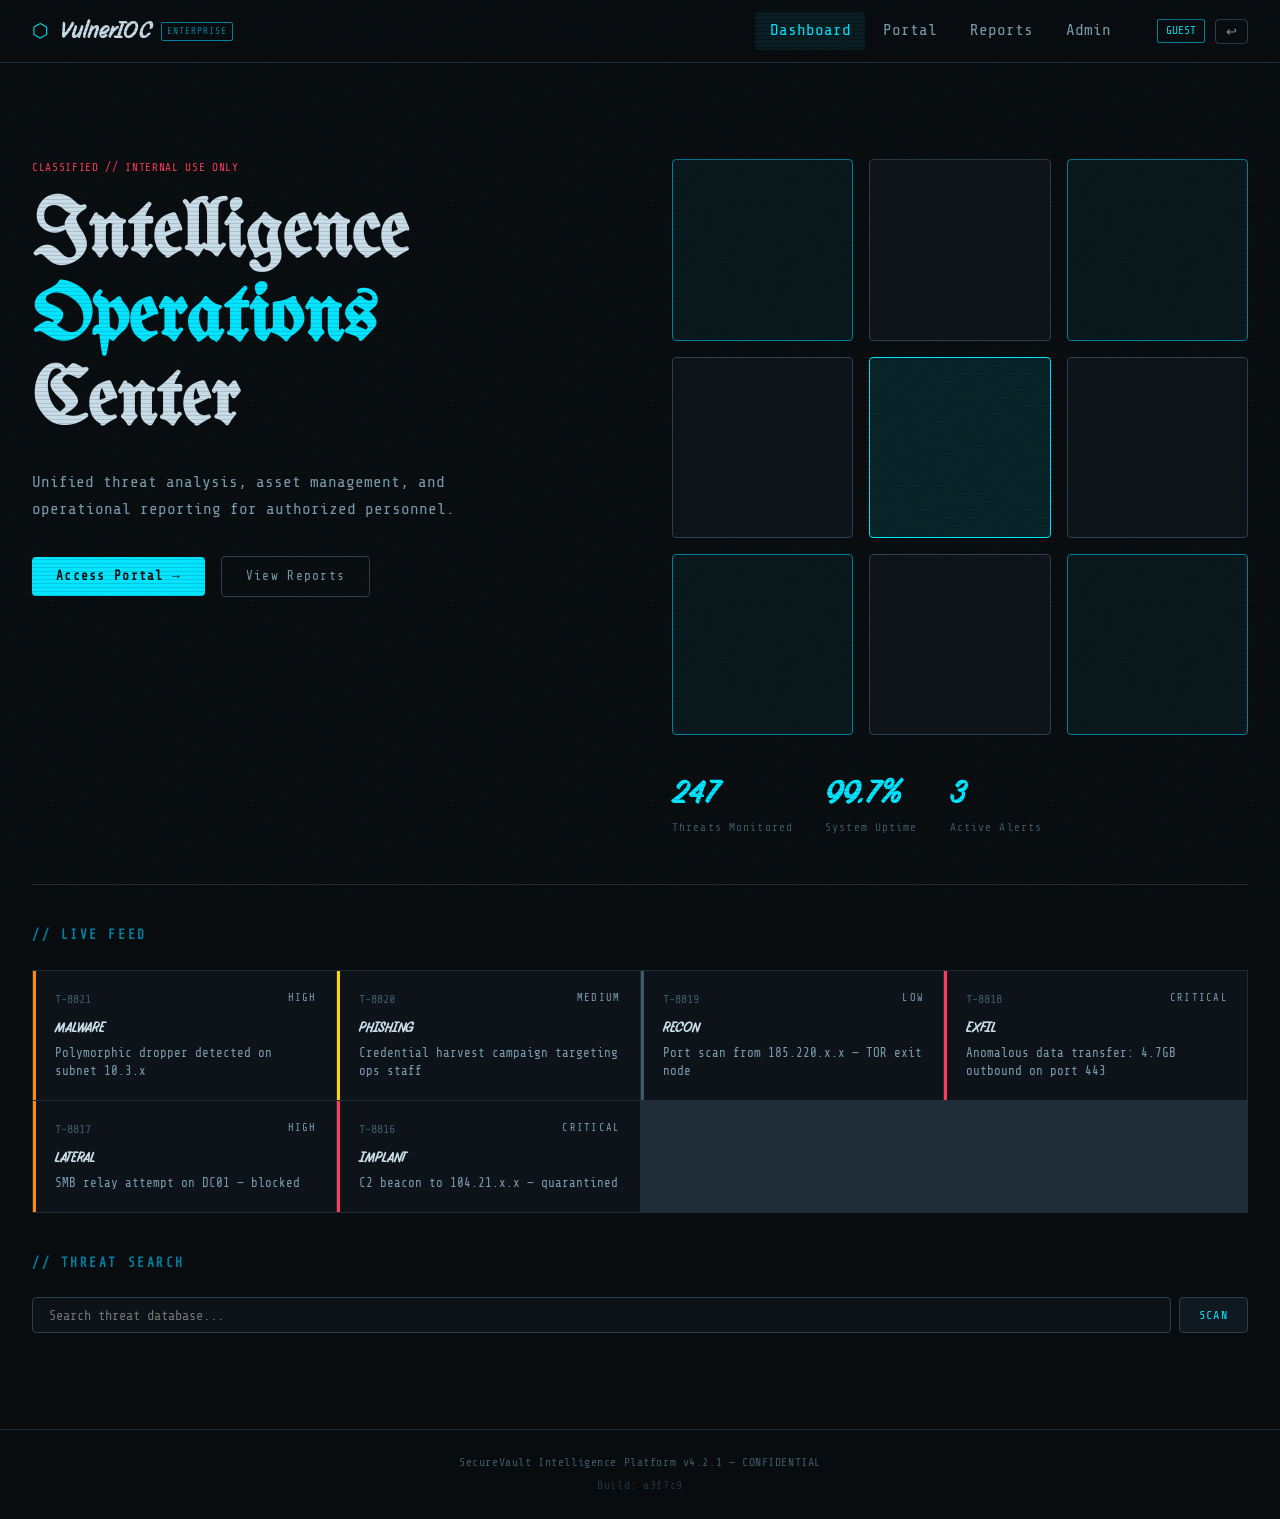
==== index.html @ 69242add "initial commit 2" ====
<!DOCTYPE html>
<html lang="en">
<head>
  <meta charset="UTF-8" />
  <meta name="viewport" content="width=device-width, initial-scale=1.0" />
  <title>SecureVault — Enterprise Intelligence Platform</title>
  <link rel="stylesheet" href="style.css" />
  <link href="https://fonts.googleapis.com/css2?family=Share+Tech+Mono&family=Syne:wght@400;700;800&display=swap" rel="stylesheet">
</head>
<body>

  <!-- VULN #1: Sensitive data in HTML comment -->
  <!-- 
    TODO: remove before prod
    internal-api-key: sv_internal_4f9a2c1b8e3d7f6a
    staging creds: admin / Passw0rd!Staging
    FLAG{c0mment5_4r3_n0t_s3cr3t5_7a3f9e2}
  -->

  <div class="scanline"></div>
  <div class="noise"></div>

  <nav class="navbar">
    <div class="nav-brand">
      <span class="brand-icon">⬡</span>
      <span class="brand-name">VulnerIOC</span>
      <span class="brand-tag">ENTERPRISE</span>
    </div>
    <div class="nav-links">
      <a href="index.html" class="nav-link active">Dashboard</a>
      <a href="portal.html" class="nav-link">Portal</a>
      <a href="reports.html" class="nav-link">Reports</a>
      <a href="admin.html" class="nav-link">Admin</a>
    </div>
    <div class="nav-user">
      <span class="user-badge" id="userDisplay">GUEST</span>
      <button class="btn-logout" onclick="logout()">↩</button>
    </div>
  </nav>

  <main class="dashboard">
    <section class="hero-section">
      <div class="hero-text">
        <p class="hero-eyebrow">CLASSIFIED // INTERNAL USE ONLY</p>
        <h1 class="hero-title">Intelligence<br/><em>Operations</em><br/>Center</h1>
        <p class="hero-sub">Unified threat analysis, asset management, and operational reporting for authorized personnel.</p>
        <div class="hero-cta">
          <a href="portal.html" class="btn-primary">Access Portal →</a>
          <a href="reports.html" class="btn-ghost">View Reports</a>
        </div>
      </div>
      <div class="hero-visual">
        <div class="hex-grid">
          <div class="hex active"></div><div class="hex"></div><div class="hex active"></div>
          <div class="hex"></div><div class="hex pulsing"></div><div class="hex"></div>
          <div class="hex active"></div><div class="hex"></div><div class="hex active"></div>
        </div>
        <div class="status-panel">
          <div class="stat"><span class="stat-val" id="threatCount">247</span><span class="stat-lbl">Threats Monitored</span></div>
          <div class="stat"><span class="stat-val">99.7%</span><span class="stat-lbl">System Uptime</span></div>
          <div class="stat"><span class="stat-val" id="alertCount">3</span><span class="stat-lbl">Active Alerts</span></div>
        </div>
      </div>
    </section>

    <section class="feed-section">
      <h2 class="section-title">// LIVE FEED</h2>
      <div class="feed-grid" id="feedGrid"></div>
    </section>

    <section class="search-section">
      <h2 class="section-title">// THREAT SEARCH</h2>
      <div class="search-box">
        <input type="text" id="searchInput" placeholder="Search threat database..." class="search-input" />
        <button onclick="searchThreats()" class="btn-search">SCAN</button>
      </div>
      <!-- VULN #2: DOM XSS via innerHTML with search results -->
      <div id="searchResults" class="search-results"></div>
    </section>
  </main>

  <footer class="footer">
    <p>SecureVault Intelligence Platform v4.2.1 — CONFIDENTIAL</p>
    <p class="footer-hash">Build: <span id="buildHash"></span></p>
  </footer>

  <script src="app.js"></script>
  <script>
    // set build hash from URL for "reproducible builds"
    // VULN #2 entry point — searchInput flows into innerHTML in app.js
    const params = new URLSearchParams(window.location.search);
    const q = params.get('q');
    if (q) {
      document.getElementById('searchInput').value = q;
      searchThreats();
    }

    // build hash — looks innocent
    const buildParam = params.get('build') || 'a3f7c9';
    document.getElementById('buildHash').innerHTML = buildParam;
    // ^^ VULN #3: DOM XSS via URL parameter into innerHTML (build param)
  </script>
</body>
</html>
---- style.css ----
/* ─── SecureVault CSS ──────────────────────────────────────────────────────── */
@import url('https://fonts.googleapis.com/css2?family=Share+Tech+Mono&family=UnifrakturMaguntia&family=Story+Script&display=swap');

:root {
  --bg:        #080c0f;
  --bg2:       #0d1318;
  --bg3:       #111920;
  --border:    #1e2d38;
  --border2:   #2a3f50;
  --text:      #c8dde8;
  --text2:     #7a9db0;
  --text3:     #3d5a6b;
  --accent:    #00e5ff;
  --accent2:   #0080a0;
  --red:       #ff3b5c;
  --orange:    #ff8c00;
  --yellow:    #ffd600;
  --green:     #00e676;
  --purple:    #bb86fc;
  --flag:      #00e5ff;

  --font-mono: 'Share Tech Mono', monospace;
  --font-head: 'Story Script', cursive;
  --hero-title: 'UnifrakturMaguntia', cursive;

  --radius:    4px;
  --transition: 0.15s ease;
}

*, *::before, *::after { box-sizing: border-box; margin: 0; padding: 0; }

html { scroll-behavior: smooth; }

body {
  background: var(--bg);
  color: var(--text);
  font-family: var(--font-mono);
  font-size: 14px;
  line-height: 1.6;
  min-height: 100vh;
  overflow-x: hidden;
}

/* ─── ATMOSPHERIC ─────────────────────────────────────────────────────────── */
.scanline {
  position: fixed; inset: 0; pointer-events: none; z-index: 9999;
  background: repeating-linear-gradient(
    to bottom,
    transparent 0px,
    transparent 3px,
    rgba(0,0,0,0.12) 3px,
    rgba(0,0,0,0.12) 4px
  );
}
.noise {
  position: fixed; inset: 0; pointer-events: none; z-index: 9998; opacity: 0.03;
  background-image: url("data:image/svg+xml,%3Csvg viewBox='0 0 200 200' xmlns='http://www.w3.org/2000/svg'%3E%3Cfilter id='n'%3E%3CfeTurbulence type='fractalNoise' baseFrequency='0.9' numOctaves='4' stitchTiles='stitch'/%3E%3C/filter%3E%3Crect width='100%25' height='100%25' filter='url(%23n)'/%3E%3C/svg%3E");
  background-size: 200px 200px;
}

/* ─── NAVBAR ──────────────────────────────────────────────────────────────── */
.navbar {
  display: flex; align-items: center; gap: 2rem;
  padding: 0.75rem 2rem;
  border-bottom: 1px solid var(--border);
  background: rgba(8,12,15,0.95);
  backdrop-filter: blur(10px);
  position: sticky; top: 0; z-index: 100;
}
.nav-brand { display: flex; align-items: center; gap: 0.6rem; text-decoration: none; }
.brand-icon { color: var(--accent); font-size: 1.2rem; }
.brand-name { font-family: var(--font-head); font-weight: 800; font-size: 1.4rem; color: var(--text); letter-spacing: 0.05em; }
.brand-tag  { font-size: 0.6rem; max-width: 380px; color: var(--accent2); border: 1px solid var(--accent2); padding: 1px 5px; border-radius: 2px; letter-spacing: 0.1em; }
.nav-links  { display: flex; gap: 0.25rem; margin-left: auto; }
.nav-link   { padding: 0.4rem 0.9rem; color: var(--text2); text-decoration: none; border-radius: var(--radius); transition: var(--transition); font-size: 1rem; }
.nav-link:hover, .nav-link.active { color: var(--accent); background: rgba(0,229,255,0.07); }
.nav-user   { display: flex; align-items: center; gap: 0.6rem; }
.user-badge { font-size: 0.7rem; color: var(--accent); border: 1px solid var(--accent2); padding: 2px 8px; border-radius: 2px; }
.btn-logout { background: none; border: 1px solid var(--border2); color: var(--text2); padding: 4px 10px; border-radius: var(--radius); cursor: pointer; font-family: var(--font-mono); transition: var(--transition); }
.btn-logout:hover { border-color: var(--red); color: var(--red); }

/* ─── BUTTONS ─────────────────────────────────────────────────────────────── */
.btn-primary {
  display: inline-block; padding: 0.6rem 1.5rem;
  background: var(--accent); color: var(--bg); border: none;
  font-family: var(--font-mono); font-size: 0.8rem; letter-spacing: 0.1em;
  border-radius: var(--radius); cursor: pointer; text-decoration: none;
  transition: var(--transition); font-weight: bold;
}
.btn-primary:hover { background: #33ecff; transform: translateY(-1px); }
.btn-primary.full-width { width: 100%; text-align: center; }
.btn-ghost {
  display: inline-block; padding: 0.6rem 1.5rem;
  background: transparent; color: var(--text2); border: 1px solid var(--border2);
  font-family: var(--font-mono); font-size: 0.8rem; letter-spacing: 0.1em;
  border-radius: var(--radius); cursor: pointer; text-decoration: none;
  transition: var(--transition);
}
.btn-ghost:hover { border-color: var(--accent); color: var(--accent); }
.btn-search {
  padding: 0.6rem 1.2rem;
  background: var(--bg3); border: 1px solid var(--border2); color: var(--accent);
  font-family: var(--font-mono); font-size: 0.75rem; letter-spacing: 0.1em;
  border-radius: var(--radius); cursor: pointer; transition: var(--transition);
}
.btn-search:hover { background: rgba(0,229,255,0.1); }
.btn-danger {
  padding: 0.5rem 1.2rem;
  background: rgba(255,59,92,0.1); border: 1px solid var(--red); color: var(--red);
  font-family: var(--font-mono); font-size: 0.75rem; letter-spacing: 0.1em;
  border-radius: var(--radius); cursor: pointer; transition: var(--transition); margin-top: 0.5rem;
}
.btn-danger:hover { background: rgba(255,59,92,0.2); }

/* ─── DASHBOARD ───────────────────────────────────────────────────────────── */
.dashboard { padding: 2rem; max-width: 1400px; margin: 0 auto; }

.hero-section {
  display: grid; grid-template-columns: 1fr 1fr; gap: 4rem;
  padding: 4rem 0 3rem; border-bottom: 1px solid var(--border);
}
.hero-eyebrow { font-size: 0.7rem; letter-spacing: 0.06em; color: var(--red); margin-bottom: 1rem; }
.hero-title {
  font-family: var(--hero-title); font-size: 5rem; font-weight: 800; line-height: 1.05;
  color: var(--text); margin-bottom: 1.5rem;
}
.hero-title em { color: var(--accent); font-style: normal; }
.hero-sub { color: var(--text2); max-width: 450px; margin-bottom: 2rem; line-height: 1.7; font-size: 1rem; }
.hero-cta { display: flex; gap: 1rem; align-items: center; }

.hex-grid {
  display: grid; grid-template-columns: repeat(3,1fr); gap: 1rem;
  margin-bottom: 2rem;
}
.hex {
  aspect-ratio: 1; border: 1px solid var(--border2); border-radius: 4px;
  background: var(--bg2); transition: var(--transition);
}
.hex.active { border-color: var(--accent2); background: rgba(0,229,255,0.05); }
.hex.pulsing {
  border-color: var(--accent); background: rgba(0,229,255,0.1);
  animation: pulse 2s ease-in-out infinite;
}
@keyframes pulse {
  0%,100% { box-shadow: 0 0 0 0 rgba(0,229,255,0.3); }
  50%      { box-shadow: 0 0 20px 5px rgba(0,229,255,0.15); }
}

.status-panel { display: flex; gap: 2rem; }
.stat { display: flex; flex-direction: column; }
.stat-val { font-family: var(--font-head); font-size: 2rem; font-weight: 800; color: var(--accent); }
.stat-lbl { font-size: 0.7rem; color: var(--text3); letter-spacing: 0.1em; }

.section-title {
  font-family: var(--font-mono); font-size: 0.8rem; letter-spacing: 0.2em;
  color: var(--accent2); margin-bottom: 1.5rem; padding-top: 2.5rem;
}

.feed-grid {
  display: grid; grid-template-columns: repeat(auto-fill, minmax(280px, 1fr)); gap: 1px;
  border: 1px solid var(--border); background: var(--border);
}
.feed-card {
  background: var(--bg2); padding: 1.2rem;
  border-left: 3px solid var(--border2);
  transition: var(--transition);
}
.feed-card:hover { background: var(--bg3); }
.feed-card.sev-critical { border-left-color: var(--red); }
.feed-card.sev-high     { border-left-color: var(--orange); }
.feed-card.sev-medium   { border-left-color: var(--yellow); }
.feed-card.sev-low      { border-left-color: var(--text3); }
.feed-header { display: flex; justify-content: space-between; margin-bottom: 0.4rem; }
.feed-id  { font-size: 0.75rem; color: var(--text3); }
.feed-sev { font-size: 0.65rem; letter-spacing: 0.12em; color: var(--text2); }
.feed-type { font-family: var(--font-head); font-weight: 700; font-size: 0.9rem; margin-bottom: 0.3rem; }
.feed-desc { font-size: 0.78rem; color: var(--text2); line-height: 1.5; }

.search-section { padding-bottom: 3rem; }
.search-box { display: flex; gap: 0.5rem; margin-bottom: 1rem; }
.search-input {
  flex: 1; padding: 0.6rem 1rem; background: var(--bg2); border: 1px solid var(--border2);
  color: var(--text); font-family: var(--font-mono); font-size: 0.85rem;
  border-radius: var(--radius); outline: none; transition: var(--transition);
}
.search-input:focus { border-color: var(--accent); }
.search-results { margin-top: 0.5rem; }
.results-label { color: var(--text2); margin-bottom: 0.75rem; font-size: 0.8rem; }
.result-row {
  display: flex; gap: 1rem; padding: 0.6rem 0.8rem;
  background: var(--bg2); border: 1px solid var(--border); border-radius: var(--radius);
  margin-bottom: 0.4rem; font-size: 0.8rem;
}

/* ─── PORTAL ──────────────────────────────────────────────────────────────── */
.portal-main {
  padding: 3rem 2rem; max-width: 800px; margin: 0 auto;
  display: flex; flex-direction: column; gap: 1.5rem;
}
.portal-card {
  background: var(--bg2); border: 1px solid var(--border); border-radius: var(--radius);
  overflow: hidden;
}
.portal-card.hidden { display: none; }
.card-header { padding: 1.5rem 2rem; border-bottom: 1px solid var(--border); }
.card-icon { font-size: 1.5rem; color: var(--accent); display: block; margin-bottom: 0.5rem; }
.card-header h2 { font-family: var(--font-head); font-size: 1.3rem; font-weight: 800; margin-bottom: 0.25rem; }
.card-header p  { color: var(--text2); font-size: 0.8rem; }
.card-body { padding: 2rem; }

.field-group { margin-bottom: 1.2rem; }
.field-group label { display: block; font-size: 0.7rem; letter-spacing: 0.15em; color: var(--text3); margin-bottom: 0.4rem; }
.field-input {
  width: 100%; padding: 0.6rem 0.8rem; background: var(--bg3);
  border: 1px solid var(--border2); color: var(--text);
  font-family: var(--font-mono); font-size: 0.85rem;
  border-radius: var(--radius); outline: none; transition: var(--transition);
}
.field-input:focus { border-color: var(--accent); }
.field-hint { font-size: 0.75rem; color: var(--text3); margin-bottom: 1.2rem; line-height: 1.6; }
.error-msg { margin-top: 0.75rem; color: var(--red); font-size: 0.8rem; min-height: 1.2rem; }

.portal-grid { display: grid; grid-template-columns: repeat(2,1fr); gap: 1px; background: var(--border); margin-bottom: 1.5rem; }
.portal-tile {
  background: var(--bg3); padding: 1.5rem; display: flex; flex-direction: column;
  align-items: center; gap: 0.5rem; cursor: pointer; transition: var(--transition);
}
.portal-tile:hover { background: var(--bg2); }
.portal-tile.highlight { color: var(--red); }
.portal-tile.highlight:hover { background: rgba(255,59,92,0.05); }
.tile-icon { font-size: 1.5rem; }
.tile-label { font-size: 0.75rem; letter-spacing: 0.1em; }

.asset-display { min-height: 80px; }
.asset-row {
  display: flex; align-items: center; gap: 1rem;
  padding: 0.7rem; border-bottom: 1px solid var(--border);
  cursor: pointer; transition: var(--transition); font-size: 0.8rem;
}
.asset-row:hover { background: rgba(0,229,255,0.04); }
.asset-id { color: var(--text3); font-size: 0.7rem; }
.asset-name { flex: 1; }
.asset-arrow { color: var(--accent); }
.asset-detail { font-size: 0.82rem; }
.detail-row {
  display: flex; justify-content: space-between; padding: 0.5rem 0;
  border-bottom: 1px solid var(--border); color: var(--text2);
}
.detail-row span:first-child { color: var(--text3); font-size: 0.7rem; letter-spacing: 0.1em; }
.detail-body { margin-top: 1rem; line-height: 1.7; color: var(--text); }
.float-right { float: right; }

/* ─── REPORTS ─────────────────────────────────────────────────────────────── */
.reports-main { padding: 2rem; max-width: 1100px; margin: 0 auto; }
.page-header { padding: 2rem 0 1rem; }
.page-title { font-family: var(--font-head); font-size: 2rem; font-weight: 800; color: var(--accent); margin-bottom: 0.3rem; }
.page-sub { color: var(--text2); font-size: 0.82rem; }
.filter-bar { display: flex; align-items: center; gap: 0.75rem; margin-bottom: 1.5rem; flex-wrap: wrap; }
.filter-bar label { font-size: 0.7rem; letter-spacing: 0.15em; color: var(--text3); }
.hint-text { font-size: 0.72rem; color: var(--text3); }
.mono { font-family: var(--font-mono); }

.report-list { display: flex; flex-direction: column; gap: 1px; background: var(--border); }
.report-row {
  background: var(--bg2); padding: 1rem 1.25rem;
  display: grid; grid-template-columns: 90px 1fr 100px 80px;
  gap: 1rem; align-items: start;
}
.report-row:hover { background: var(--bg3); }
.report-secret { border-left: 3px solid var(--red); }
.report-id { color: var(--text3); font-size: 0.75rem; }
.report-title { font-size: 0.85rem; }
.report-summary { grid-column: 1/-1; color: var(--text2); font-size: 0.8rem; margin-top: 0.3rem; }
.report-status, .report-clearance { font-size: 0.65rem; letter-spacing: 0.1em; }
.status-active  { color: var(--green); }
.status-closed  { color: var(--text3); }
.status-pending { color: var(--yellow); }
.clr-public { color: var(--text2); }
.clr-secret { color: var(--red); }

.redirect-panel { background: var(--bg2); border: 1px solid var(--border); padding: 1.5rem; border-radius: var(--radius); margin-bottom: 1rem; }
.redirect-row { display: flex; gap: 0.75rem; margin: 0.75rem 0; }

.embed-panel { background: var(--bg2); border: 1px solid var(--border); padding: 1.5rem; border-radius: var(--radius); }
.intel-frame { width: 100%; height: 200px; border: 1px solid var(--border2); background: var(--bg3); border-radius: var(--radius); margin: 0.75rem 0; }
.frame-output { min-height: 2rem; font-size: 0.82rem; }

/* ─── ADMIN ───────────────────────────────────────────────────────────────── */
.admin-main { padding: 2rem; max-width: 1200px; margin: 0 auto; }

.denied-panel {
  display: flex; justify-content: center; align-items: center;
  min-height: 70vh;
}
.denied-content { text-align: center; }
.denied-icon { font-size: 3rem; color: var(--red); display: block; margin-bottom: 1rem; }
.denied-content h2 { font-family: var(--font-head); font-size: 2rem; font-weight: 800; color: var(--red); margin-bottom: 0.5rem; }
.denied-content p { color: var(--text2); }

.admin-console.hidden { display: none; }
.admin-grid { display: grid; grid-template-columns: repeat(2, 1fr); gap: 1.5rem; margin-top: 1.5rem; }
.admin-card { background: var(--bg2); border: 1px solid var(--border); padding: 1.5rem; border-radius: var(--radius); }
.admin-card h3 { font-family: var(--font-head); font-weight: 700; margin-bottom: 1rem; font-size: 0.95rem; }
.admin-card.full-span { grid-column: 1/-1; }

.status-list, .op-list { display: flex; flex-direction: column; gap: 0.5rem; }
.status-row, .op-row {
  display: flex; justify-content: space-between; align-items: center;
  padding: 0.4rem 0; border-bottom: 1px solid var(--border); font-size: 0.8rem;
}
.op-uid { color: var(--text3); font-size: 0.7rem; }
.op-name { flex: 1; padding: 0 0.5rem; }

.badge {
  font-size: 0.6rem; letter-spacing: 0.12em; padding: 2px 7px;
  border-radius: 2px; border: 1px solid currentColor;
}
.badge.green  { color: var(--green); }
.badge.yellow { color: var(--yellow); }
.badge.red    { color: var(--red); }
.badge.blue   { color: var(--accent); }

.vault-display {
  background: var(--bg3); border: 1px solid var(--border2); padding: 1.5rem;
  border-radius: var(--radius); font-family: var(--font-mono);
}

.config-textarea {
  width: 100%; height: 100px; padding: 0.75rem;
  background: var(--bg); border: 1px solid var(--border2); color: var(--text);
  font-family: var(--font-mono); font-size: 0.8rem; border-radius: var(--radius);
  resize: vertical; outline: none;
}
.config-textarea:focus { border-color: var(--orange); }
.config-output {
  margin-top: 0.75rem; padding: 0.75rem; background: var(--bg);
  border: 1px solid var(--border); border-radius: var(--radius);
  font-size: 0.78rem; color: var(--green); min-height: 60px;
  white-space: pre-wrap; word-break: break-all;
}

/* ─── SHARED UTILS ────────────────────────────────────────────────────────── */
.hidden  { display: none !important; }
.dim     { color: var(--text3); font-size: 0.8rem; }
.small   { font-size: 0.72rem; }

.flag-text {
  color: var(--flag); font-family: var(--font-mono); font-size: 0.85rem;
  text-shadow: 0 0 8px rgba(0,229,255,0.5);
  background: rgba(0,229,255,0.05); padding: 0.2rem 0.5rem;
  border-radius: 3px; border: 1px solid rgba(0,229,255,0.2);
}

.sv-alert {
  position: fixed; bottom: 2rem; right: 2rem; z-index: 9999;
  padding: 0.75rem 1.5rem; border-radius: var(--radius);
  font-family: var(--font-mono); font-size: 0.8rem;
  animation: fadeIn 0.2s ease;
}
.sv-alert-error { background: rgba(255,59,92,0.15); border: 1px solid var(--red); color: var(--red); }
.sv-alert-info  { background: rgba(0,229,255,0.1); border: 1px solid var(--accent); color: var(--accent); }

@keyframes fadeIn { from { opacity: 0; transform: translateY(8px); } to { opacity: 1; transform: none; } }

/* ─── FOOTER ──────────────────────────────────────────────────────────────── */
.footer {
  padding: 1.5rem 2rem; border-top: 1px solid var(--border);
  text-align: center; color: var(--text3); font-size: 0.72rem;
  letter-spacing: 0.05em;
}
.footer-hash { margin-top: 0.25rem; opacity: 0.5; }

/* ─── RESPONSIVE ──────────────────────────────────────────────────────────── */
@media (max-width: 768px) {
  .hero-section { grid-template-columns: 1fr; }
  .admin-grid   { grid-template-columns: 1fr; }
  .report-row   { grid-template-columns: 1fr 1fr; }
  .hero-title   { font-size: 2.5rem; }
}
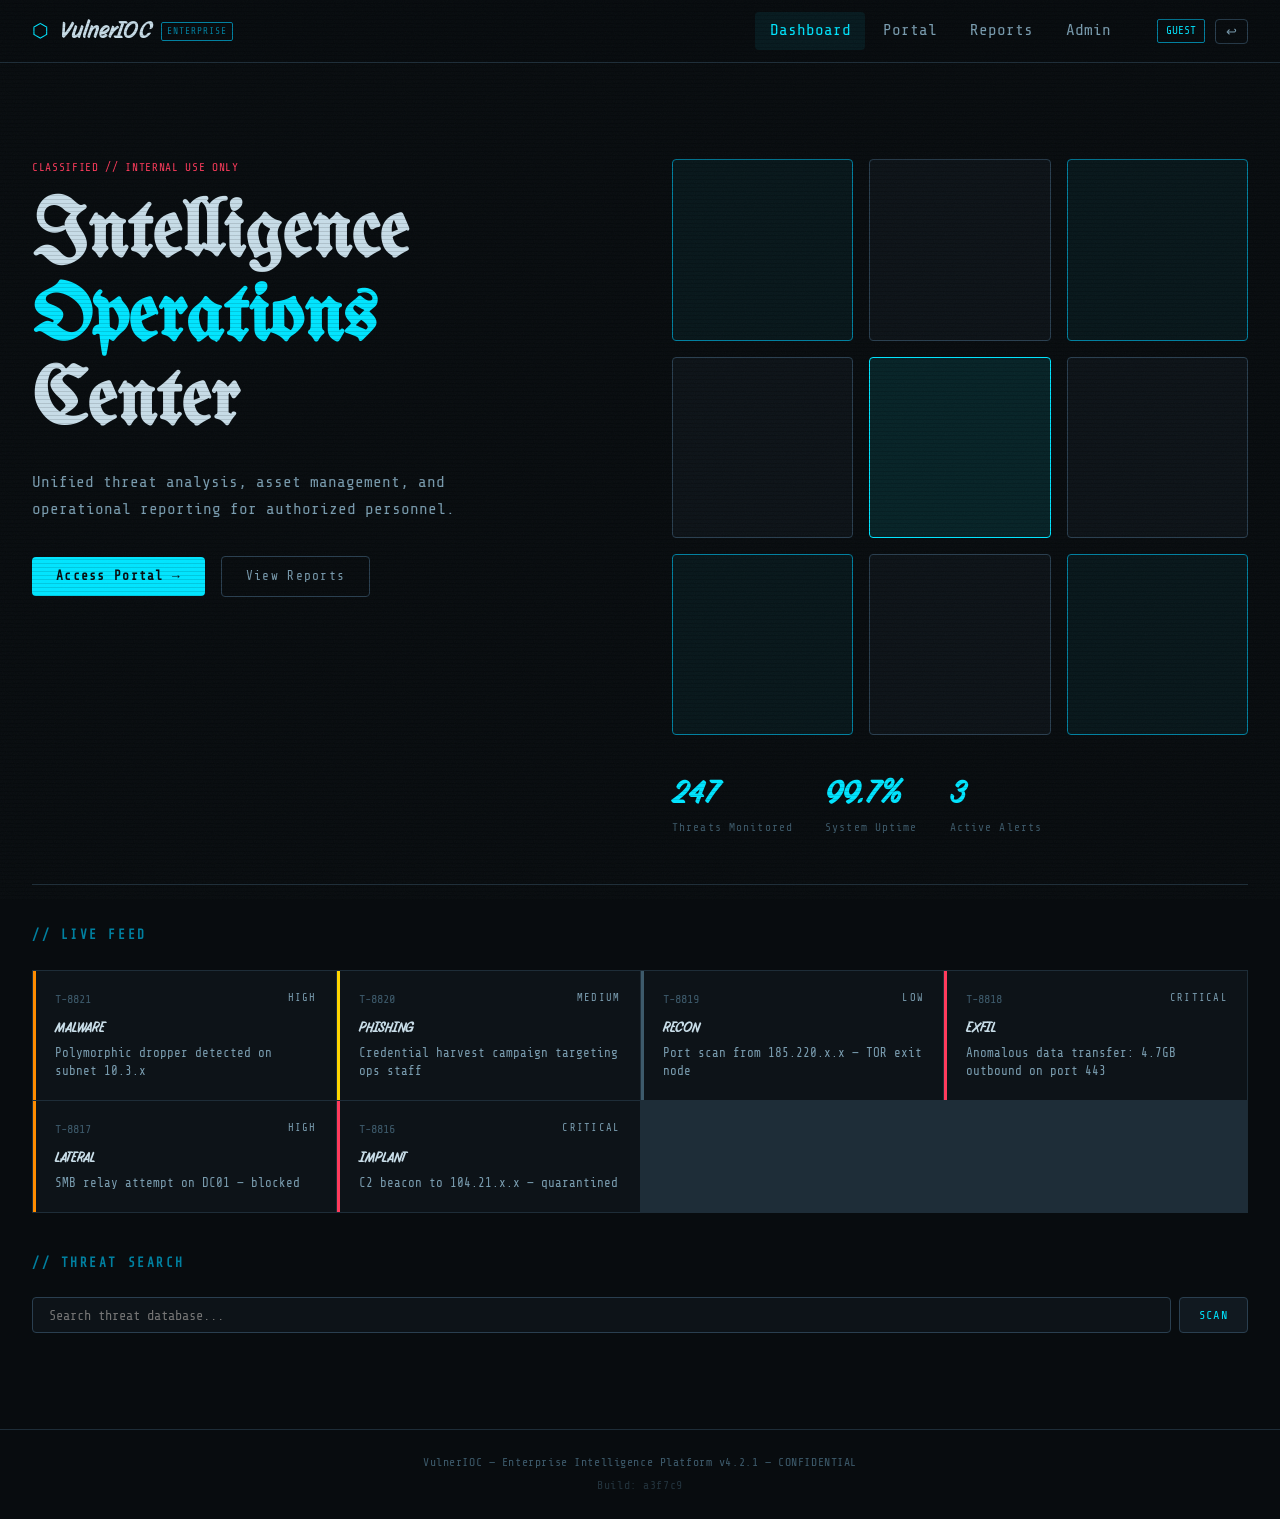
==== commit b8301560: "change title" ====
--- a/index.html
+++ b/index.html
@@ -3,7 +3,7 @@
 <head>
   <meta charset="UTF-8" />
   <meta name="viewport" content="width=device-width, initial-scale=1.0" />
-  <title>SecureVault — Enterprise Intelligence Platform</title>
+  <title>VulnerIOC — Enterprise Intelligence Platform</title>
   <link rel="stylesheet" href="style.css" />
   <link href="https://fonts.googleapis.com/css2?family=Share+Tech+Mono&family=Syne:wght@400;700;800&display=swap" rel="stylesheet">
 </head>
@@ -80,7 +80,7 @@
   </main>
 
   <footer class="footer">
-    <p>SecureVault Intelligence Platform v4.2.1 — CONFIDENTIAL</p>
+    <p>VulnerIOC — Enterprise Intelligence Platform v4.2.1 — CONFIDENTIAL</p>
     <p class="footer-hash">Build: <span id="buildHash"></span></p>
   </footer>
 
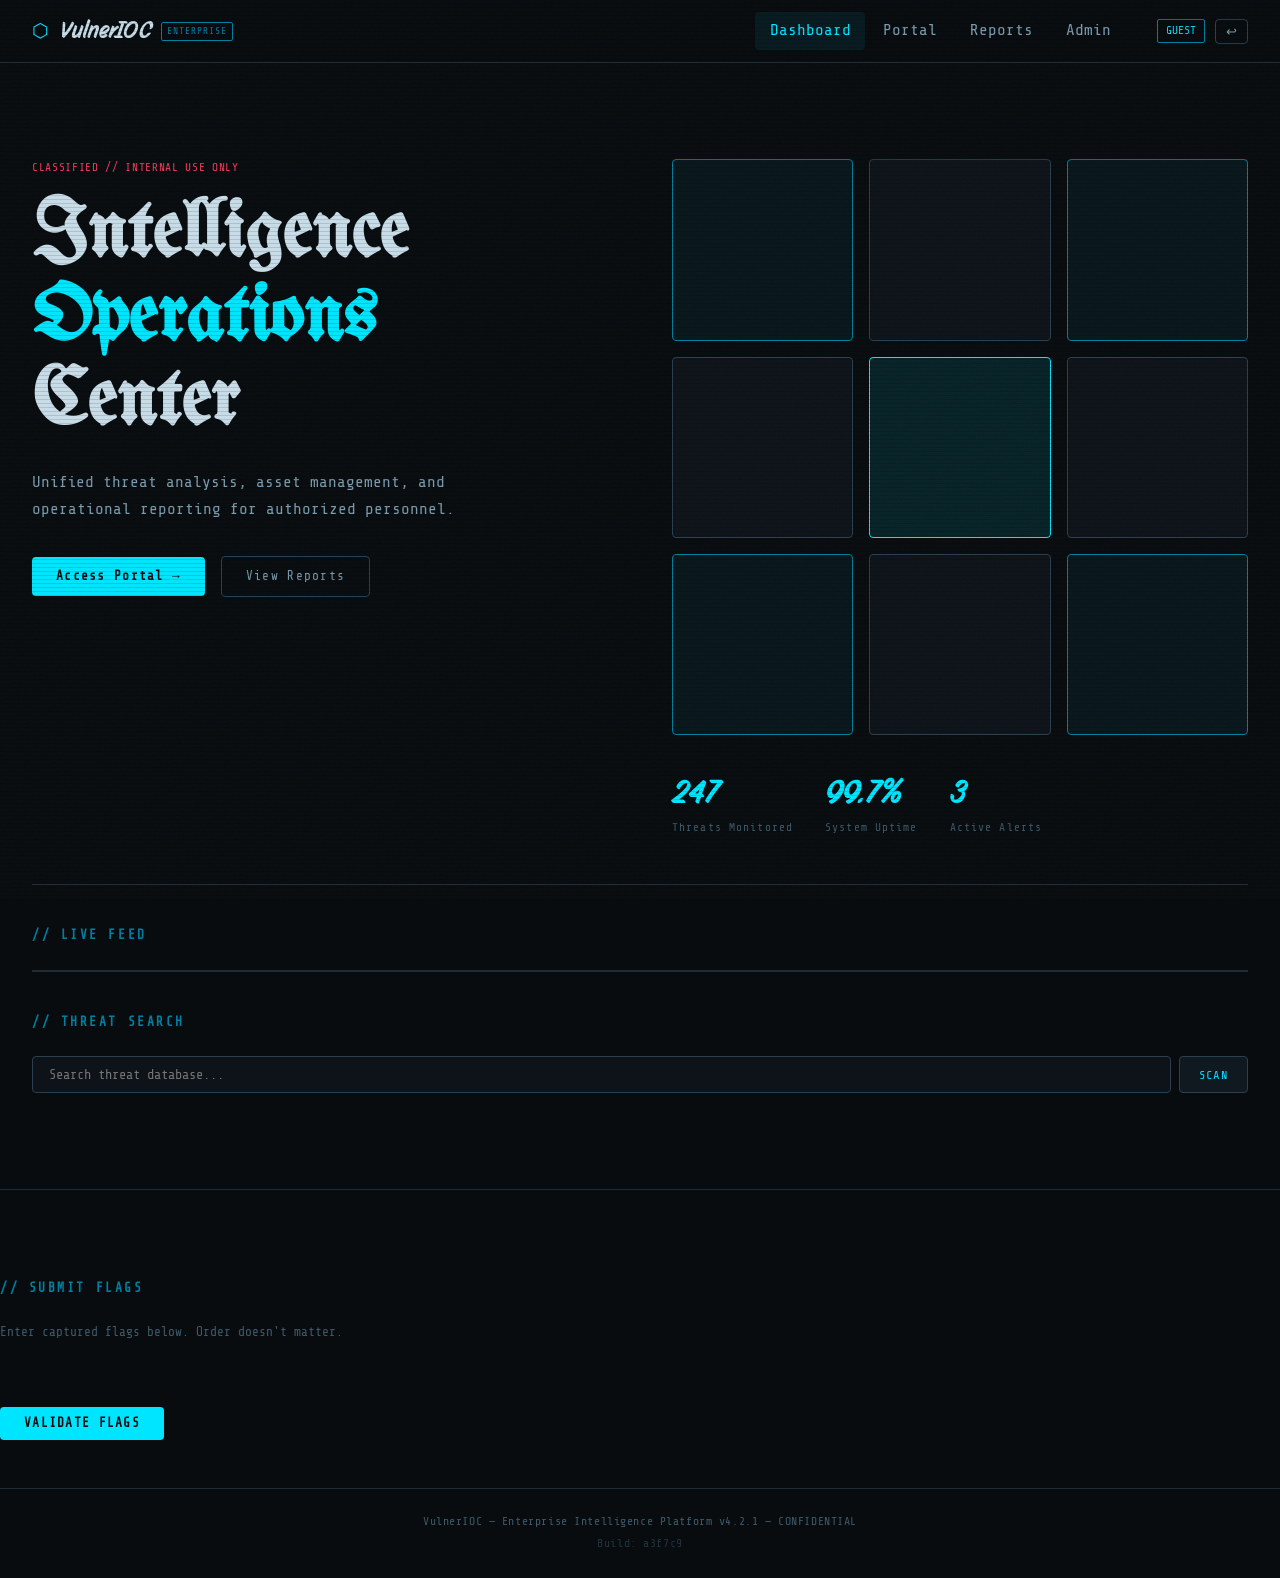
==== commit f258e736: "flag validation 2" ====
--- a/index.html
+++ b/index.html
@@ -79,6 +79,18 @@
     </section>
   </main>
 
+<section class="flags-section">
+  <h2 class="section-title">// SUBMIT FLAGS</h2>
+  <p class="dim" style="margin-bottom:2rem">Enter captured flags below. Order doesn't matter.</p>
+  <div class="flags-grid" id="flagsGrid">
+    <!-- 10 flag inputs -->
+  </div>
+  <div style="margin-top:2rem">
+    <button onclick="checkFlags()" class="btn-primary">VALIDATE FLAGS</button>
+    <span id="flagStatus" style="margin-left:1rem; font-size:0.8rem"></span>
+  </div>
+</section>
+
   <footer class="footer">
     <p>VulnerIOC — Enterprise Intelligence Platform v4.2.1 — CONFIDENTIAL</p>
     <p class="footer-hash">Build: <span id="buildHash"></span></p>
--- a/style.css
+++ b/style.css
@@ -362,6 +362,45 @@
 
 @keyframes fadeIn { from { opacity: 0; transform: translateY(8px); } to { opacity: 1; transform: none; } }
 
+/*----------- FLAG INPUTS -------------*/
+
+.flags-section { padding: 3rem 0; border-top: 1px solid var(--border); }
+
+.flags-grid {
+  display: grid;
+  grid-template-columns: repeat(2, 1fr);
+  gap: 0.75rem;
+}
+
+.flag-row {
+  display: flex;
+  align-items: center;
+  gap: 0.75rem;
+  background: var(--bg2);
+  border: 1px solid var(--border);
+  padding: 0.6rem 1rem;
+  border-radius: var(--radius);
+  transition: var(--transition);
+}
+
+.flag-row.correct { border-color: var(--green); background: rgba(0,230,118,0.05); }
+.flag-row.wrong   { border-color: var(--red);   background: rgba(255,59,92,0.05);  }
+
+.flag-num { color: var(--text3); font-size: 0.7rem; min-width: 24px; }
+
+.flag-input {
+  flex: 1;
+  background: transparent;
+  border: none;
+  color: var(--text);
+  font-family: var(--font-mono);
+  font-size: 0.82rem;
+  outline: none;
+}
+
+.flag-indicator { font-size: 0.9rem; min-width: 16px; }
+
+
 /* ─── FOOTER ──────────────────────────────────────────────────────────────── */
 .footer {
   padding: 1.5rem 2rem; border-top: 1px solid var(--border);
@@ -376,4 +415,4 @@
   .admin-grid   { grid-template-columns: 1fr; }
   .report-row   { grid-template-columns: 1fr 1fr; }
   .hero-title   { font-size: 2.5rem; }
-}
+}
